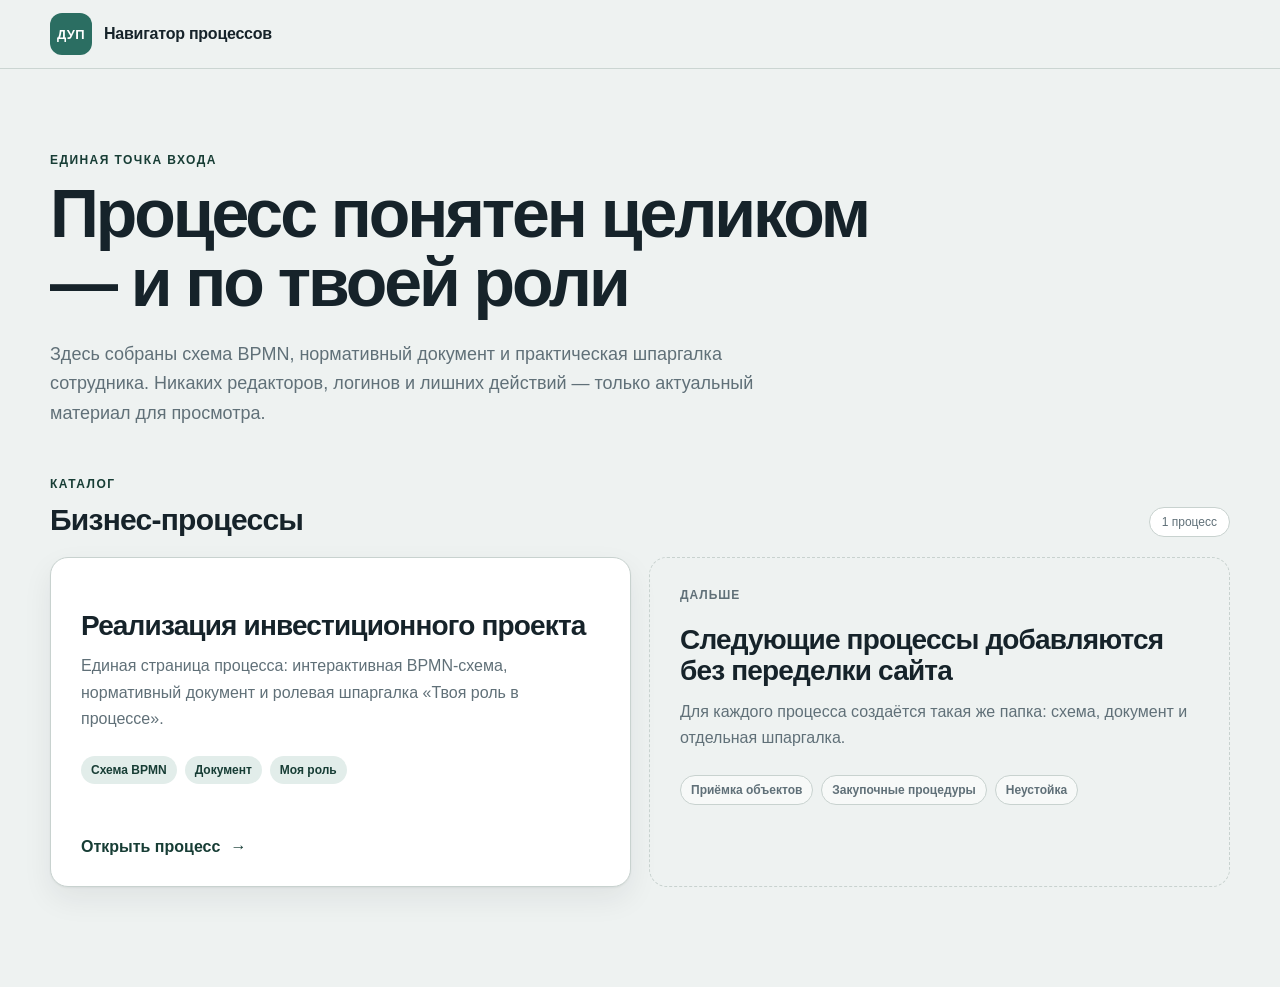
==== index.html @ 99bd5c26 "Initial DUP process portal" ====
<!doctype html>
<html lang="ru">
<head>
  <meta charset="utf-8">
  <meta name="viewport" content="width=device-width, initial-scale=1">
  <meta name="description" content="Навигатор бизнес-процессов ДУП: BPMN, нормативные документы и ролевые инструкции.">
  <title>ДУП · Навигатор процессов</title>
  <link rel="stylesheet" href="./assets/css/site.css">
</head>
<body>
  <header class="site-header">
    <div class="shell site-header__inner">
      <a class="brand" href="./" aria-label="ДУП · Навигатор процессов">
        <span class="brand__mark">ДУП</span>
        <span class="brand__text">Навигатор процессов</span>
      </a>
    </div>
  </header>

  <main>
    <section class="hero shell">
      <p class="eyebrow">Единая точка входа</p>
      <h1>Процесс понятен целиком — и по твоей роли</h1>
      <p class="hero__lead">
        Здесь собраны схема BPMN, нормативный документ и практическая шпаргалка сотрудника.
        Никаких редакторов, логинов и лишних действий — только актуальный материал для просмотра.
      </p>
    </section>

    <section class="shell catalog" aria-labelledby="catalog-title">
      <div class="section-heading">
        <div>
          <p class="eyebrow">Каталог</p>
          <h2 id="catalog-title">Бизнес-процессы</h2>
        </div>
        <span class="count-chip">1 процесс</span>
      </div>

      <div class="process-grid">
        <article class="process-card">
          <h3>Реализация инвестиционного проекта</h3>
          <p>
            Единая страница процесса: интерактивная BPMN-схема, нормативный документ
            и ролевая шпаргалка «Твоя роль в процессе».
          </p>
          <div class="process-card__meta" aria-label="Состав материалов">
            <span>Схема BPMN</span>
            <span>Документ</span>
            <span>Моя роль</span>
          </div>
          <a class="primary-link" href="./processes/realization/">
            Открыть процесс <span aria-hidden="true">→</span>
          </a>
        </article>

        <article class="process-card process-card--ghost" aria-label="Будущие процессы">
          <div class="process-card__topline">Дальше</div>
          <h3>Следующие процессы добавляются без переделки сайта</h3>
          <p>
            Для каждого процесса создаётся такая же папка: схема, документ и отдельная шпаргалка.
          </p>
          <div class="ghost-list">
            <span>Приёмка объектов</span>
            <span>Закупочные процедуры</span>
            <span>Неустойка</span>
          </div>
        </article>
      </div>
    </section>
  </main>

</body>
</html>
---- assets/css/site.css ----
:root {
  --paper: #eef2f1;
  --surface: #ffffff;
  --surface-soft: #f5f8f7;
  --ink: #16232a;
  --muted: #607078;
  --line: #c8d2cf;
  --accent: #2b6e62;
  --accent-soft: #e2edea;
  --accent-deep: #173d35;
  --warm: #b8721b;
  --warm-soft: #faf0dc;
  --danger: #a3382b;
  --shadow: 0 1px 2px rgba(22,35,42,.05), 0 12px 30px rgba(22,35,42,.07);
  --radius: 18px;
  --shell: 1180px;
}

* { box-sizing: border-box; }
html { color-scheme: light; scroll-behavior: smooth; }
body {
  margin: 0;
  background: var(--paper);
  color: var(--ink);
  font-family: Inter, "Segoe UI", Arial, sans-serif;
  -webkit-font-smoothing: antialiased;
}
a { color: inherit; }
button, input { font: inherit; }
button { color: inherit; }
code {
  font-family: "Cascadia Code", "SFMono-Regular", Consolas, monospace;
  font-size: .92em;
  background: var(--surface-soft);
  border: 1px solid var(--line);
  border-radius: 6px;
  padding: 1px 5px;
}

.shell { width: min(calc(100% - 40px), var(--shell)); margin: 0 auto; }

.site-header {
  position: sticky;
  top: 0;
  z-index: 40;
  backdrop-filter: blur(14px);
  background: rgba(238,242,241,.88);
  border-bottom: 1px solid rgba(200,210,207,.9);
}
.site-header__inner {
  min-height: 68px;
  display: flex;
  align-items: center;
  justify-content: space-between;
  gap: 20px;
}
.brand { display: inline-flex; align-items: center; gap: 12px; text-decoration: none; }
.brand__mark {
  display: grid;
  place-items: center;
  width: 42px;
  height: 42px;
  border-radius: 12px;
  background: var(--accent);
  color: white;
  font-weight: 800;
  font-size: 13px;
  letter-spacing: .03em;
}
.brand__text { font-weight: 750; letter-spacing: -.015em; }
.site-header__mode, .back-link {
  font-size: 13px;
  color: var(--muted);
}
.back-link { text-decoration: none; }
.back-link:hover { color: var(--accent-deep); }

.hero { padding: 84px 0 48px; }
.eyebrow {
  margin: 0 0 12px;
  color: var(--accent-deep);
  font-size: 12px;
  text-transform: uppercase;
  letter-spacing: .12em;
  font-weight: 800;
}
.hero h1, .process-hero h1 {
  margin: 0;
  max-width: 850px;
  font-size: clamp(36px, 6vw, 68px);
  line-height: 1.02;
  letter-spacing: -.045em;
}
.hero__lead, .process-hero > p:last-child {
  max-width: 760px;
  margin: 22px 0 0;
  color: var(--muted);
  font-size: 18px;
  line-height: 1.65;
}

.catalog { padding-bottom: 100px; }
.section-heading {
  display: flex;
  align-items: end;
  justify-content: space-between;
  gap: 20px;
  margin-bottom: 20px;
}
.section-heading h2 { margin: 0; font-size: 30px; letter-spacing: -.025em; }
.count-chip {
  border: 1px solid var(--line);
  background: var(--surface);
  border-radius: 999px;
  padding: 7px 12px;
  font-size: 12px;
  color: var(--muted);
}
.process-grid { display: grid; grid-template-columns: repeat(2, minmax(0, 1fr)); gap: 18px; }
.process-card {
  min-height: 330px;
  padding: 30px;
  background: var(--surface);
  border: 1px solid var(--line);
  border-radius: var(--radius);
  box-shadow: var(--shadow);
  display: flex;
  flex-direction: column;
}
.process-card--ghost { background: transparent; box-shadow: none; border-style: dashed; }
.process-card__topline {
  display: flex;
  align-items: center;
  gap: 8px;
  font-size: 12px;
  color: var(--muted);
  text-transform: uppercase;
  letter-spacing: .08em;
  font-weight: 750;
}
.status-dot { width: 8px; height: 8px; border-radius: 50%; background: var(--accent); box-shadow: 0 0 0 4px var(--accent-soft); }
.process-card h3 { margin: 22px 0 12px; font-size: 28px; line-height: 1.12; letter-spacing: -.03em; }
.process-card p { margin: 0; color: var(--muted); line-height: 1.65; }
.process-card__meta { display: flex; flex-wrap: wrap; gap: 8px; margin-top: 24px; }
.process-card__meta span, .ghost-list span {
  border-radius: 999px;
  padding: 7px 10px;
  background: var(--accent-soft);
  color: var(--accent-deep);
  font-size: 12px;
  font-weight: 700;
}
.primary-link {
  margin-top: auto;
  padding-top: 26px;
  color: var(--accent-deep);
  text-decoration: none;
  font-weight: 800;
  display: inline-flex;
  align-items: center;
  gap: 10px;
}
.primary-link:hover { gap: 14px; }
.ghost-list { display: flex; flex-wrap: wrap; gap: 8px; margin-top: 24px; }
.ghost-list span { background: rgba(255,255,255,.55); color: var(--muted); border: 1px solid var(--line); }

.site-footer { border-top: 1px solid var(--line); color: var(--muted); font-size: 12px; padding: 24px 0 36px; }

.process-main { padding-bottom: 72px; }
.process-hero { padding: 54px 0 30px; }
.process-hero h1 { font-size: clamp(34px, 5vw, 56px); }
.process-hero > p:last-child { font-size: 16px; margin-top: 16px; }

.tabs {
  position: sticky;
  top: 84px;
  z-index: 30;
  display: grid;
  grid-template-columns: repeat(3, minmax(0, 1fr));
  gap: 8px;
  padding: 8px;
  margin-bottom: 18px;
  background: rgba(255,255,255,.9);
  border: 1px solid var(--line);
  border-radius: 16px;
  box-shadow: 0 8px 30px rgba(22,35,42,.05);
  backdrop-filter: blur(12px);
}
.tab {
  border: 0;
  border-radius: 12px;
  background: transparent;
  padding: 14px 16px;
  display: flex;
  align-items: center;
  justify-content: center;
  gap: 10px;
  cursor: pointer;
  color: var(--muted);
}
.tab:hover { background: var(--surface-soft); }
.tab.is-active { background: var(--accent-soft); color: var(--accent-deep); }
.tab__icon { font-size: 22px; }
.tab span:last-child { display: flex; flex-direction: column; align-items: flex-start; line-height: 1.15; }
.tab b { font-size: 14px; }
.tab small { font-size: 10px; margin-top: 3px; opacity: .72; text-transform: uppercase; letter-spacing: .06em; }

.tab-panel {
  background: var(--surface);
  border: 1px solid var(--line);
  border-radius: var(--radius);
  box-shadow: var(--shadow);
  overflow: hidden;
}
.panel-toolbar {
  min-height: 84px;
  padding: 16px 18px 16px 22px;
  border-bottom: 1px solid var(--line);
  display: flex;
  align-items: center;
  justify-content: space-between;
  gap: 18px;
}
.panel-kicker { display: block; color: var(--muted); font-size: 10px; text-transform: uppercase; letter-spacing: .09em; font-weight: 800; margin-bottom: 4px; }
.panel-toolbar h2 { margin: 0; font-size: 20px; letter-spacing: -.02em; }
.toolbar-actions { display: flex; align-items: center; gap: 7px; flex-wrap: wrap; justify-content: flex-end; }
.tool-button {
  min-height: 36px;
  border: 1px solid var(--line);
  border-radius: 9px;
  background: var(--surface);
  padding: 8px 11px;
  cursor: pointer;
  font-size: 12px;
  font-weight: 700;
  text-decoration: none;
}
.tool-button:hover { border-color: var(--accent); color: var(--accent-deep); background: var(--accent-soft); }
.tool-button--link { display: inline-flex; align-items: center; }

.content-frame { position: relative; min-height: 640px; background: var(--surface-soft); }
.bpmn-frame:fullscreen { background: white; width: 100vw; height: 100vh; }
.bpmn-frame:fullscreen .bpmn-canvas { height: 100vh; }
.bpmn-canvas { height: 680px; background: #fff; }
.bpmn-canvas .djs-container { background: #fff; }
.demo-badge {
  position: absolute;
  top: 14px;
  left: 14px;
  z-index: 6;
  background: var(--warm-soft);
  color: #7a4c11;
  border: 1px solid #d59a43;
  border-radius: 999px;
  padding: 7px 10px;
  font-size: 11px;
  font-weight: 800;
}
.loading-state, .empty-state {
  position: absolute;
  inset: 0;
  z-index: 5;
  display: flex;
  flex-direction: column;
  align-items: center;
  justify-content: center;
  text-align: center;
  padding: 36px;
  color: var(--muted);
}
.loading-state strong { margin-top: 12px; color: var(--ink); }
.spinner { width: 28px; height: 28px; border: 3px solid var(--line); border-top-color: var(--accent); border-radius: 50%; animation: spin .8s linear infinite; }
@keyframes spin { to { transform: rotate(360deg); } }
.empty-state__icon { width: 54px; height: 54px; display: grid; place-items: center; border-radius: 16px; background: var(--accent-soft); color: var(--accent-deep); font-size: 26px; margin-bottom: 14px; }
.empty-state h3 { margin: 0; color: var(--ink); font-size: 21px; }
.empty-state p { max-width: 660px; margin: 10px 0 0; line-height: 1.65; }
.empty-state__note { font-size: 12px; }

.document-frame { background: #dfe5e3; }
.document-frame iframe { width: 100%; height: 78vh; min-height: 700px; border: 0; background: white; }
.guide-frame { background: var(--paper); min-height: 760px; }
.guide-frame iframe { width: 100%; height: 82vh; min-height: 760px; border: 0; background: var(--paper); }

[hidden] { display: none !important; }

@media (max-width: 800px) {
  .shell { width: min(calc(100% - 24px), var(--shell)); }
  .hero { padding-top: 58px; }
  .process-grid { grid-template-columns: 1fr; }
  .process-card { min-height: 290px; padding: 24px; }
  .site-header__mode { display: none; }
  .tabs { top: 74px; }
  .tab { padding: 12px 7px; }
  .tab__icon { display: none; }
  .panel-toolbar { align-items: flex-start; flex-direction: column; }
  .toolbar-actions { justify-content: flex-start; }
  .bpmn-canvas { height: 620px; }
}

@media (max-width: 520px) {
  .brand__text { display: none; }
  .hero h1, .process-hero h1 { font-size: 38px; }
  .hero__lead { font-size: 16px; }
  .tab small { display: none; }
  .content-frame { min-height: 560px; }
  .guide-frame iframe { min-height: 680px; height: 84vh; }
}

/* ===== Process workspace v2 ===== */
.process-page { overflow-x: hidden; }
.process-workspace { padding-bottom: 26px; }
.process-titlebar {
  padding-top: 28px;
  padding-bottom: 18px;
}
.process-titlebar .eyebrow { margin-bottom: 7px; }
.process-titlebar h1 {
  margin: 0;
  font-size: clamp(27px, 3.2vw, 42px);
  line-height: 1.08;
  letter-spacing: -.035em;
}
.material-nav-wrap {
  position: sticky;
  top: 68px;
  z-index: 30;
  padding-top: 6px;
  padding-bottom: 12px;
  background: linear-gradient(to bottom, var(--paper) 0%, var(--paper) 74%, rgba(238,242,241,0) 100%);
}
.material-nav {
  position: static;
  top: auto;
  margin: 0;
  border-radius: 15px;
}
.tab--link {
  text-decoration: none;
}
.tab--link:hover {
  background: var(--surface-soft);
  color: var(--accent-deep);
}
.workspace-panel {
  width: min(calc(100vw - 28px), 1600px);
  margin: 0 auto;
}
.bpmn-workspace,
.document-workspace {
  position: relative;
  overflow: hidden;
  border: 1px solid var(--line);
  border-radius: 18px;
  background: #fff;
  box-shadow: 0 14px 42px rgba(22,35,42,.08);
}
.bpmn-workspace {
  height: max(640px, calc(100vh - 238px));
  min-height: 640px;
}
.bpmn-workspace:fullscreen {
  width: 100vw;
  height: 100vh;
  min-height: 100vh;
  border: 0;
  border-radius: 0;
  background: #fff;
}
.bpmn-canvas {
  width: 100%;
  height: 100%;
  min-height: 0;
  background: #fff;
}
.diagram-floating-tools,
.document-floating-tools {
  position: absolute;
  top: 14px;
  right: 14px;
  z-index: 12;
  display: flex;
  align-items: center;
  gap: 6px;
  padding: 6px;
  border: 1px solid rgba(200,210,207,.95);
  border-radius: 12px;
  background: rgba(255,255,255,.92);
  box-shadow: 0 8px 24px rgba(22,35,42,.10);
  backdrop-filter: blur(12px);
}
.viewer-button {
  min-height: 36px;
  border: 1px solid transparent;
  border-radius: 8px;
  background: transparent;
  padding: 8px 10px;
  color: var(--ink);
  cursor: pointer;
  font-size: 12px;
  font-weight: 700;
  text-decoration: none;
  white-space: nowrap;
}
.viewer-button:hover {
  border-color: var(--line);
  background: var(--accent-soft);
  color: var(--accent-deep);
}
.viewer-button--icon {
  width: 36px;
  padding-left: 0;
  padding-right: 0;
  font-size: 18px;
  line-height: 1;
}
.viewer-button--link { display: inline-flex; align-items: center; }
.demo-badge {
  top: 16px;
  left: 16px;
}
.document-workspace {
  height: max(690px, calc(100vh - 238px));
  min-height: 690px;
  background: #dfe5e3;
}
.document-workspace iframe {
  width: 100%;
  height: 100%;
  border: 0;
  background: #fff;
}
.process-page .site-footer { display: none; }

@media (max-width: 800px) {
  .process-titlebar { padding-top: 22px; }
  .material-nav-wrap { top: 68px; }
  .workspace-panel { width: calc(100vw - 16px); }
  .bpmn-workspace { height: max(590px, calc(100vh - 220px)); min-height: 590px; }
  .document-workspace { height: max(650px, calc(100vh - 220px)); min-height: 650px; }
  .diagram-floating-tools,
  .document-floating-tools {
    top: 8px;
    right: 8px;
    max-width: calc(100% - 16px);
    overflow-x: auto;
  }
  .viewer-button[data-diagram-action="fullscreen"] { display: none; }
}

@media (max-width: 520px) {
  .process-titlebar h1 { font-size: 30px; }
  .material-nav .tab { min-height: 54px; }
  .material-nav .tab__icon { display: none; }
}

/* ===== Process workspace v3: single-scroll app layout ===== */
body.process-page {
  height: 100dvh;
  overflow: hidden;
  display: flex;
  flex-direction: column;
}
.process-page .site-header {
  position: relative;
  top: auto;
  flex: 0 0 auto;
  backdrop-filter: none;
  background: var(--paper);
}
.process-page .site-header__inner { min-height: 64px; }
.process-page .process-workspace {
  flex: 1 1 auto;
  min-height: 0;
  padding: 0 0 12px;
  display: flex;
  flex-direction: column;
}
.process-page .process-titlebar {
  flex: 0 0 auto;
  padding-top: 14px;
  padding-bottom: 10px;
}
.process-page .process-titlebar .eyebrow { display: none; }
.process-page .process-titlebar h1 {
  font-size: clamp(22px, 2.2vw, 31px);
  line-height: 1.1;
}
.process-page .material-nav-wrap {
  position: relative;
  top: auto;
  z-index: 20;
  flex: 0 0 auto;
  padding-top: 0;
  padding-bottom: 10px;
  background: transparent;
}
.process-page .material-nav {
  padding: 6px;
  gap: 6px;
  border-radius: 14px;
  box-shadow: 0 5px 18px rgba(22,35,42,.05);
}
.process-page .material-nav .tab {
  min-height: 56px;
  padding: 9px 14px;
}
.process-page .material-nav .tab small { margin-top: 2px; }
.process-page .workspace-panel {
  flex: 1 1 auto;
  min-height: 0;
  width: min(calc(100vw - 24px), 1700px);
  margin: 0 auto;
}
.process-page .bpmn-workspace,
.process-page .document-workspace {
  height: 100%;
  min-height: 0;
  border-radius: 14px;
  display: flex;
  flex-direction: column;
  overflow: hidden;
}
.process-page .bpmn-workspace:fullscreen {
  height: 100vh;
  min-height: 100vh;
  border-radius: 0;
}
.workspace-toolbar {
  flex: 0 0 auto;
  min-height: 48px;
  padding: 6px 8px;
  display: flex;
  align-items: center;
  justify-content: space-between;
  gap: 10px;
  background: #fff;
  border-bottom: 1px solid var(--line);
  z-index: 8;
}
.workspace-toolbar__group {
  min-width: 0;
  display: flex;
  align-items: center;
  gap: 5px;
}
.workspace-toolbar__label {
  padding: 0 8px;
  color: var(--muted);
  font-size: 12px;
  font-weight: 750;
}
.zoom-value {
  min-width: 44px;
  padding: 0 6px;
  color: var(--muted);
  font-size: 11px;
  font-variant-numeric: tabular-nums;
  text-align: center;
}
.process-page .viewer-button {
  min-height: 34px;
  padding: 7px 9px;
}
.process-page .viewer-button--icon {
  width: 34px;
  padding-left: 0;
  padding-right: 0;
}
.canvas-stage,
.document-stage {
  position: relative;
  flex: 1 1 auto;
  min-height: 0;
  overflow: hidden;
  background: #fff;
}
.process-page .bpmn-canvas {
  position: absolute;
  inset: 0;
  width: 100%;
  height: 100%;
  min-height: 0;
  overscroll-behavior: contain;
  touch-action: none;
}
.process-page .bpmn-canvas .djs-container,
.process-page .bpmn-canvas svg {
  width: 100% !important;
  height: 100% !important;
}
.process-page .diagram-floating-tools,
.process-page .document-floating-tools {
  position: static;
  box-shadow: none;
  backdrop-filter: none;
}
.process-page .document-workspace { background: #dfe5e3; }
.process-page .document-stage iframe {
  position: absolute;
  inset: 0;
  width: 100%;
  height: 100%;
  border: 0;
  background: #fff;
}
.process-page .loading-state,
.process-page .empty-state {
  position: absolute;
  inset: 0;
  z-index: 3;
}
.process-page .demo-badge { z-index: 4; }

@media (max-width: 800px) {
  body.process-page { overflow: hidden; }
  .process-page .site-header__inner { min-height: 58px; }
  .process-page .process-titlebar { padding-top: 10px; padding-bottom: 8px; }
  .process-page .process-titlebar h1 { font-size: 22px; }
  .process-page .material-nav-wrap { padding-bottom: 8px; }
  .process-page .material-nav .tab { min-height: 50px; padding: 7px 8px; }
  .process-page .workspace-panel { width: calc(100vw - 12px); }
  .workspace-toolbar {
    min-height: 44px;
    overflow-x: auto;
    overscroll-behavior-x: contain;
  }
  .workspace-toolbar__group { flex: 0 0 auto; }
  .process-page .viewer-button[data-diagram-action="fullscreen"] { display: none; }
}

@media (max-height: 720px) and (min-width: 801px) {
  .process-page .site-header__inner { min-height: 54px; }
  .process-page .process-titlebar { padding-top: 7px; padding-bottom: 6px; }
  .process-page .process-titlebar h1 { font-size: 22px; }
  .process-page .material-nav .tab { min-height: 48px; padding: 6px 12px; }
  .process-page .material-nav-wrap { padding-bottom: 6px; }
}
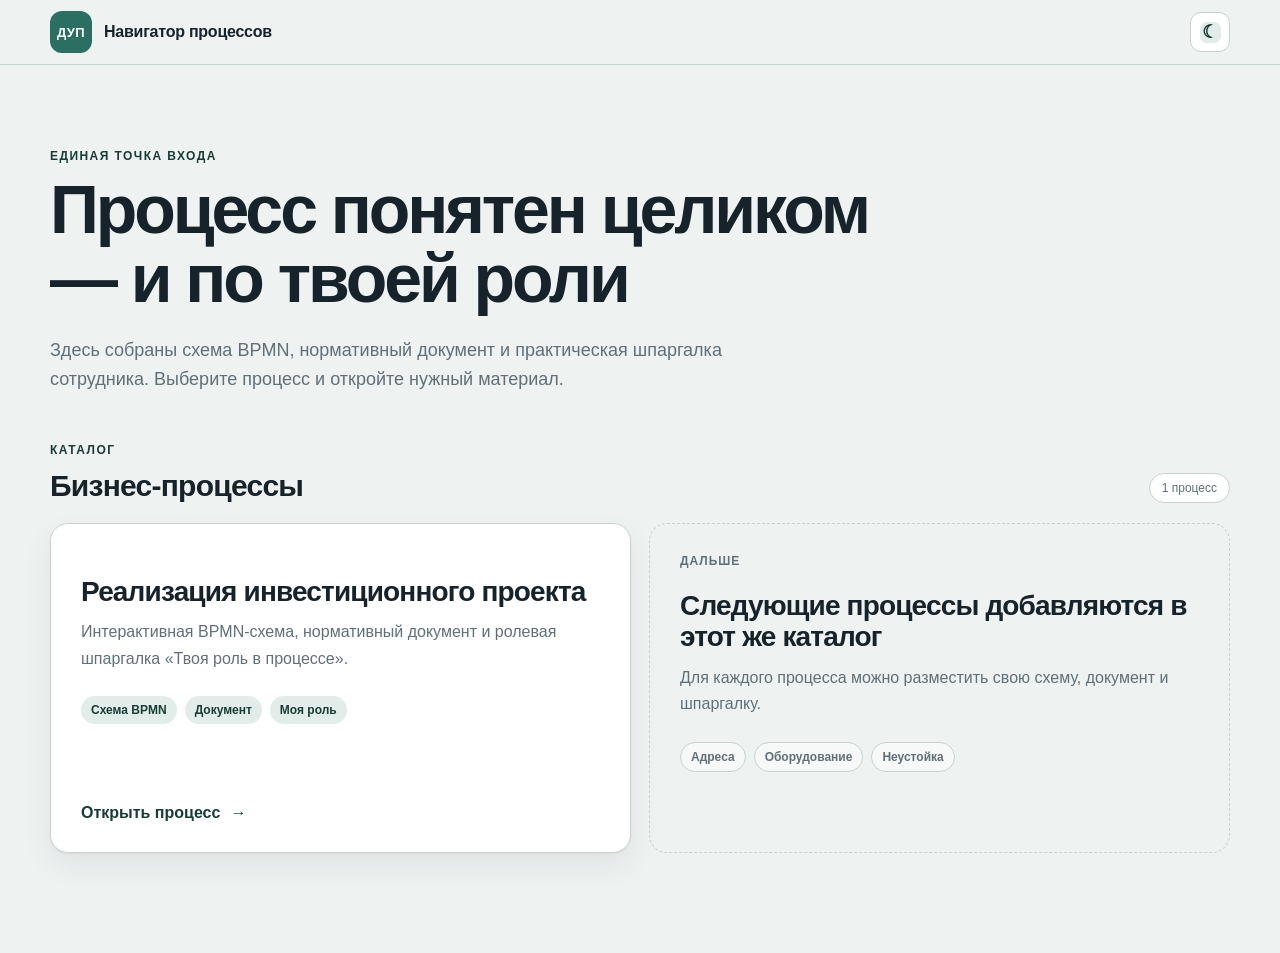
==== commit e772921d: "Unify portal header and restore document preview" ====
--- a/index.html
+++ b/index.html
@@ -5,15 +5,25 @@
   <meta name="viewport" content="width=device-width, initial-scale=1">
   <meta name="description" content="Навигатор бизнес-процессов ДУП: BPMN, нормативные документы и ролевые инструкции.">
   <title>ДУП · Навигатор процессов</title>
+  <script src="./assets/js/theme.js"></script>
   <link rel="stylesheet" href="./assets/css/site.css">
+  <link rel="stylesheet" href="./assets/css/theme-v5.css">
+  <link rel="stylesheet" href="./assets/css/header-v6.css">
 </head>
 <body>
   <header class="site-header">
     <div class="shell site-header__inner">
-      <a class="brand" href="./" aria-label="ДУП · Навигатор процессов">
-        <span class="brand__mark">ДУП</span>
-        <span class="brand__text">Навигатор процессов</span>
-      </a>
+      <div class="site-header__left">
+        <a class="brand" href="./" aria-label="ДУП · Навигатор процессов">
+          <span class="brand__mark">ДУП</span>
+          <span class="brand__text">Навигатор процессов</span>
+        </a>
+      </div>
+      <div class="site-header__actions">
+        <button class="theme-toggle" type="button" data-theme-toggle aria-label="Сменить тему" title="Сменить тему">
+          <span class="theme-toggle__icon" data-theme-icon>☾</span>
+        </button>
+      </div>
     </div>
   </header>
 
@@ -23,7 +33,7 @@
       <h1>Процесс понятен целиком — и по твоей роли</h1>
       <p class="hero__lead">
         Здесь собраны схема BPMN, нормативный документ и практическая шпаргалка сотрудника.
-        Никаких редакторов, логинов и лишних действий — только актуальный материал для просмотра.
+        Выберите процесс и откройте нужный материал.
       </p>
     </section>
 
@@ -40,8 +50,7 @@
         <article class="process-card">
           <h3>Реализация инвестиционного проекта</h3>
           <p>
-            Единая страница процесса: интерактивная BPMN-схема, нормативный документ
-            и ролевая шпаргалка «Твоя роль в процессе».
+            Интерактивная BPMN-схема, нормативный документ и ролевая шпаргалка «Твоя роль в процессе».
           </p>
           <div class="process-card__meta" aria-label="Состав материалов">
             <span>Схема BPMN</span>
@@ -55,19 +64,16 @@
 
         <article class="process-card process-card--ghost" aria-label="Будущие процессы">
           <div class="process-card__topline">Дальше</div>
-          <h3>Следующие процессы добавляются без переделки сайта</h3>
-          <p>
-            Для каждого процесса создаётся такая же папка: схема, документ и отдельная шпаргалка.
-          </p>
+          <h3>Следующие процессы добавляются в этот же каталог</h3>
+          <p>Для каждого процесса можно разместить свою схему, документ и шпаргалку.</p>
           <div class="ghost-list">
-            <span>Приёмка объектов</span>
-            <span>Закупочные процедуры</span>
+            <span>Адреса</span>
+            <span>Оборудование</span>
             <span>Неустойка</span>
           </div>
         </article>
       </div>
     </section>
   </main>
-
 </body>
 </html>
--- a/assets/css/site.css
+++ b/assets/css/site.css
@@ -635,3 +635,88 @@
   .process-page .material-nav .tab { min-height: 48px; padding: 6px 12px; }
   .process-page .material-nav-wrap { padding-bottom: 6px; }
 }
+
+/* ===== Process workspace v4: external document + export controls ===== */
+.process-titlebar {
+  display: flex;
+  align-items: center;
+  justify-content: space-between;
+  gap: 16px;
+}
+.quiet-action {
+  flex: 0 0 auto;
+  padding: 7px 10px;
+  border: 1px solid var(--line);
+  border-radius: 9px;
+  color: var(--muted);
+  background: rgba(255,255,255,.62);
+  text-decoration: none;
+  font-size: 11px;
+  font-weight: 750;
+}
+.quiet-action:hover { color: var(--accent-deep); border-color: var(--accent); background: var(--accent-soft); }
+.tab--external { position: relative; }
+.tab--external::after {
+  content: "↗";
+  margin-left: 2px;
+  color: var(--muted);
+  font-size: 11px;
+  opacity: .75;
+}
+.tab--external:disabled { opacity: .48; cursor: default; }
+.tab--external:disabled:hover { background: transparent; color: var(--muted); }
+.workspace-toolbar__group--exports { gap: 4px; }
+.toolbar-divider {
+  width: 1px;
+  height: 22px;
+  margin: 0 4px;
+  background: var(--line);
+}
+.toolbar-caption {
+  margin: 0 2px 0 1px;
+  color: var(--muted);
+  font-size: 10px;
+  font-weight: 750;
+  text-transform: uppercase;
+  letter-spacing: .06em;
+}
+.export-toast {
+  position: absolute;
+  left: 50%;
+  bottom: 18px;
+  z-index: 18;
+  transform: translate(-50%, 8px);
+  padding: 9px 13px;
+  border: 1px solid rgba(43,110,98,.25);
+  border-radius: 999px;
+  background: rgba(22,35,42,.92);
+  color: #fff;
+  box-shadow: 0 10px 28px rgba(22,35,42,.16);
+  font-size: 12px;
+  font-weight: 700;
+  opacity: 0;
+  transition: opacity .18s ease, transform .18s ease;
+}
+.export-toast.is-visible { opacity: 1; transform: translate(-50%, 0); }
+.export-toast.is-error { background: rgba(163,56,43,.95); }
+.viewer-button:disabled { opacity: .48; cursor: wait; }
+
+@media (max-width: 760px) {
+  .process-titlebar .quiet-action { display: none; }
+  .toolbar-caption { display: none; }
+  .workspace-toolbar__group--exports .toolbar-divider { display: none; }
+}
+
+/* ===== v6: embedded document + cleaner tabs ===== */
+.tab:disabled {
+  opacity: .46;
+  cursor: default;
+}
+.tab:disabled:hover { background: transparent; color: var(--muted); }
+.document-toolbar__actions { justify-content: flex-end; }
+.document-stage { background: #dfe5e3; }
+:root[data-theme="dark"] .document-stage { background: #101715; }
+@media (max-width: 640px) {
+  .document-toolbar__actions { gap: 2px; }
+  .document-toolbar__actions .viewer-button { font-size: 11px; }
+}
--- a/assets/css/theme-v5.css
+++ b/assets/css/theme-v5.css
@@ -0,0 +1,114 @@
+/* ===== Shared theme layer v5 ===== */
+html { color-scheme: light; }
+:root[data-theme="dark"] { color-scheme: dark; }
+
+:root[data-theme="dark"] {
+  --paper: #0d1412;
+  --surface: #141d1a;
+  --surface-soft: #192520;
+  --ink: #edf5f2;
+  --muted: #a9bbb5;
+  --line: #30413b;
+  --accent: #72d2bd;
+  --accent-soft: #16382f;
+  --accent-deep: #b8eee1;
+  --warm: #e4ad59;
+  --warm-soft: #352812;
+  --danger: #ef9f94;
+  --shadow: 0 1px 2px rgba(0,0,0,.28), 0 16px 42px rgba(0,0,0,.28);
+}
+
+.theme-toggle {
+  min-height: 38px;
+  display: inline-flex;
+  align-items: center;
+  justify-content: center;
+  gap: 8px;
+  padding: 7px 11px;
+  border: 1px solid var(--line);
+  border-radius: 11px;
+  background: var(--surface);
+  color: var(--ink);
+  cursor: pointer;
+  font-size: 12px;
+  font-weight: 700;
+  transition: background .16s ease, border-color .16s ease, transform .16s ease;
+}
+.theme-toggle:hover { border-color: var(--accent); background: var(--accent-soft); transform: translateY(-1px); }
+.theme-toggle__icon {
+  width: 21px;
+  height: 21px;
+  display: grid;
+  place-items: center;
+  border-radius: 7px;
+  background: var(--accent-soft);
+  color: var(--accent-deep);
+  font-size: 14px;
+  line-height: 1;
+}
+.site-header__actions { display: flex; align-items: center; gap: 10px; }
+
+:root[data-theme="dark"] body {
+  background:
+    radial-gradient(circle at 8% 0%, rgba(114,210,189,.07), transparent 34rem),
+    var(--paper);
+  color: var(--ink);
+}
+:root[data-theme="dark"] .site-header {
+  background: rgba(13,20,18,.90);
+  border-bottom-color: rgba(48,65,59,.92);
+}
+:root[data-theme="dark"] .brand__mark {
+  background: #215c50;
+  color: #f2fbf8;
+  box-shadow: inset 0 0 0 1px rgba(114,210,189,.18);
+}
+:root[data-theme="dark"] .back-link:hover,
+:root[data-theme="dark"] .primary-link { color: var(--accent); }
+:root[data-theme="dark"] .count-chip,
+:root[data-theme="dark"] .process-card,
+:root[data-theme="dark"] .tab-panel,
+:root[data-theme="dark"] .tool-button,
+:root[data-theme="dark"] .viewer-button,
+:root[data-theme="dark"] .quiet-action {
+  background: var(--surface);
+  color: var(--ink);
+}
+:root[data-theme="dark"] .process-card--ghost { background: rgba(20,29,26,.35); }
+:root[data-theme="dark"] .ghost-list span { background: var(--surface-soft); color: var(--muted); }
+:root[data-theme="dark"] .process-card__meta span,
+:root[data-theme="dark"] .status-dot { color: var(--accent-deep); }
+:root[data-theme="dark"] .tabs {
+  background: rgba(20,29,26,.92);
+  box-shadow: 0 12px 38px rgba(0,0,0,.22);
+}
+:root[data-theme="dark"] .tab { color: var(--muted); }
+:root[data-theme="dark"] .tab:hover { background: var(--surface-soft); color: var(--ink); }
+:root[data-theme="dark"] .tab.is-active { background: var(--accent-soft); color: var(--accent-deep); }
+:root[data-theme="dark"] .panel-toolbar,
+:root[data-theme="dark"] .workspace-toolbar {
+  background: rgba(20,29,26,.94);
+  border-color: var(--line);
+}
+:root[data-theme="dark"] .viewer-button:hover,
+:root[data-theme="dark"] .tool-button:hover,
+:root[data-theme="dark"] .quiet-action:hover {
+  background: var(--accent-soft);
+  color: var(--accent-deep);
+  border-color: var(--accent);
+}
+:root[data-theme="dark"] .workspace-toolbar,
+:root[data-theme="dark"] .zoom-value,
+:root[data-theme="dark"] .toolbar-caption { color: var(--muted); }
+:root[data-theme="dark"] .canvas-stage { background: #101715; }
+/* Keep BPMN paper light: black BPMN strokes/labels remain readable. */
+:root[data-theme="dark"] .bpmn-canvas,
+:root[data-theme="dark"] .bpmn-canvas .djs-container { background: #ffffff; }
+:root[data-theme="dark"] .loading-state,
+:root[data-theme="dark"] .empty-state { color: var(--muted); }
+:root[data-theme="dark"] .export-toast { background: #1a2723; color: var(--ink); border-color: var(--line); }
+
+@media (max-width: 640px) {
+  .theme-toggle { width: 38px; padding: 7px; }
+  .theme-toggle [data-theme-text] { display: none; }
+}
--- a/assets/css/header-v6.css
+++ b/assets/css/header-v6.css
@@ -0,0 +1,194 @@
+/* ===== Shared header v6 ===== */
+.site-header {
+  position: sticky;
+  top: 0;
+  z-index: 1000;
+  border-bottom: 1px solid var(--line, #c8d2cf);
+  background: color-mix(in srgb, var(--paper, #eef2f1) 92%, transparent);
+  backdrop-filter: blur(16px);
+  -webkit-backdrop-filter: blur(16px);
+  font-family: Inter, "Segoe UI", Arial, sans-serif;
+}
+.site-header .shell,
+.site-header__inner {
+  width: min(calc(100% - 40px), 1180px);
+  margin: 0 auto;
+}
+.site-header__inner {
+  min-height: 64px;
+  display: flex;
+  align-items: center;
+  justify-content: space-between;
+  gap: 18px;
+}
+.site-header__left,
+.site-header__actions {
+  display: flex;
+  align-items: center;
+  min-width: 0;
+}
+.site-header__left { gap: 16px; }
+.site-header__actions { gap: 10px; }
+.site-header .brand {
+  display: inline-flex;
+  align-items: center;
+  gap: 12px;
+  min-width: 0;
+  color: var(--ink, #16232a);
+  text-decoration: none;
+}
+.site-header .brand__mark {
+  display: grid;
+  place-items: center;
+  width: 42px;
+  height: 42px;
+  flex: 0 0 auto;
+  border-radius: 12px;
+  background: var(--accent, var(--stage, #2b6e62));
+  color: #fff;
+  font-size: 13px;
+  font-weight: 800;
+  letter-spacing: .03em;
+}
+.site-header .brand__text {
+  overflow: hidden;
+  color: var(--ink, #16232a);
+  font-size: 16px;
+  font-weight: 760;
+  letter-spacing: -.015em;
+  text-overflow: ellipsis;
+  white-space: nowrap;
+}
+.header-context {
+  display: flex;
+  align-items: center;
+  gap: 8px;
+  min-width: 0;
+  padding-left: 16px;
+  border-left: 1px solid var(--line, #c8d2cf);
+  color: var(--muted, #607078);
+  font-size: 12px;
+  line-height: 1.2;
+}
+.header-context a {
+  overflow: hidden;
+  max-width: 260px;
+  color: var(--muted, #607078);
+  text-decoration: none;
+  text-overflow: ellipsis;
+  white-space: nowrap;
+}
+.header-context a:hover { color: var(--accent-deep, var(--stage-ink, #173d35)); }
+.header-context__sep { opacity: .55; }
+.header-context__current {
+  overflow: hidden;
+  max-width: 210px;
+  color: var(--ink, #16232a);
+  font-weight: 650;
+  text-overflow: ellipsis;
+  white-space: nowrap;
+}
+.theme-toggle {
+  display: grid;
+  place-items: center;
+  width: 40px;
+  height: 40px;
+  flex: 0 0 auto;
+  padding: 0;
+  border: 1px solid var(--line, #c8d2cf);
+  border-radius: 11px;
+  background: var(--surface, var(--paper-raised, #fff));
+  color: var(--ink, #16232a);
+  cursor: pointer;
+  transition: background .16s ease, border-color .16s ease, transform .16s ease;
+}
+.theme-toggle:hover {
+  border-color: var(--accent, var(--stage, #2b6e62));
+  background: var(--accent-soft, var(--stage-soft, #e2edea));
+  transform: translateY(-1px);
+}
+.theme-toggle__icon,
+.theme-toggle [data-theme-icon] {
+  font-size: 18px;
+  line-height: 1;
+}
+.header-status {
+  display: flex;
+  align-items: center;
+  gap: 9px;
+  min-width: 0;
+  padding: 6px 10px;
+  border: 1px solid var(--line, #c8d2cf);
+  border-radius: 999px;
+  background: var(--surface, var(--paper-raised, #fff));
+}
+.header-status__ring {
+  --p: 0;
+  position: relative;
+  width: 30px;
+  height: 30px;
+  flex: 0 0 auto;
+  display: grid;
+  place-items: center;
+  border-radius: 50%;
+  background: conic-gradient(var(--accent, var(--stage, #2b6e62)) calc(var(--p) * 1%), var(--line, #c8d2cf) 0);
+}
+.header-status__ring::after {
+  content: "";
+  position: absolute;
+  inset: 4px;
+  border-radius: 50%;
+  background: var(--surface, var(--paper-raised, #fff));
+}
+.header-status__pct {
+  position: relative;
+  z-index: 1;
+  color: var(--accent-deep, var(--stage-ink, #173d35));
+  font: 700 8px/1 "IBM Plex Mono", Consolas, monospace;
+}
+.header-status__text {
+  min-width: 0;
+  display: flex;
+  flex-direction: column;
+  line-height: 1.05;
+}
+.header-status__text b {
+  overflow: hidden;
+  max-width: 170px;
+  color: var(--ink, #16232a);
+  font-size: 11px;
+  text-overflow: ellipsis;
+  white-space: nowrap;
+}
+.header-status__text small {
+  margin-top: 3px;
+  color: var(--muted, #607078);
+  font-size: 9px;
+}
+:root[data-theme="dark"] .site-header {
+  background: color-mix(in srgb, var(--paper, #0d1412) 92%, transparent);
+}
+:root[data-theme="dark"] .theme-toggle,
+:root[data-theme="dark"] .header-status {
+  background: var(--surface, var(--paper-raised, #141d1a));
+}
+
+@media (max-width: 760px) {
+  .site-header .shell,
+  .site-header__inner { width: min(calc(100% - 20px), 1180px); }
+  .site-header__inner { min-height: 58px; gap: 10px; }
+  .site-header__left { gap: 10px; }
+  .site-header .brand__mark { width: 38px; height: 38px; border-radius: 10px; }
+  .header-context { padding-left: 10px; }
+  .header-context a { max-width: 150px; }
+  .header-context__current { max-width: 110px; }
+  .header-status__text { display: none; }
+  .header-status { padding: 5px; }
+}
+@media (max-width: 520px) {
+  .site-header .brand__text { display: none; }
+  .header-context { border-left: 0; padding-left: 0; }
+  .header-context a { max-width: 125px; }
+  .header-context__current { display: none; }
+  .header-context__sep { display: none; }
+}
